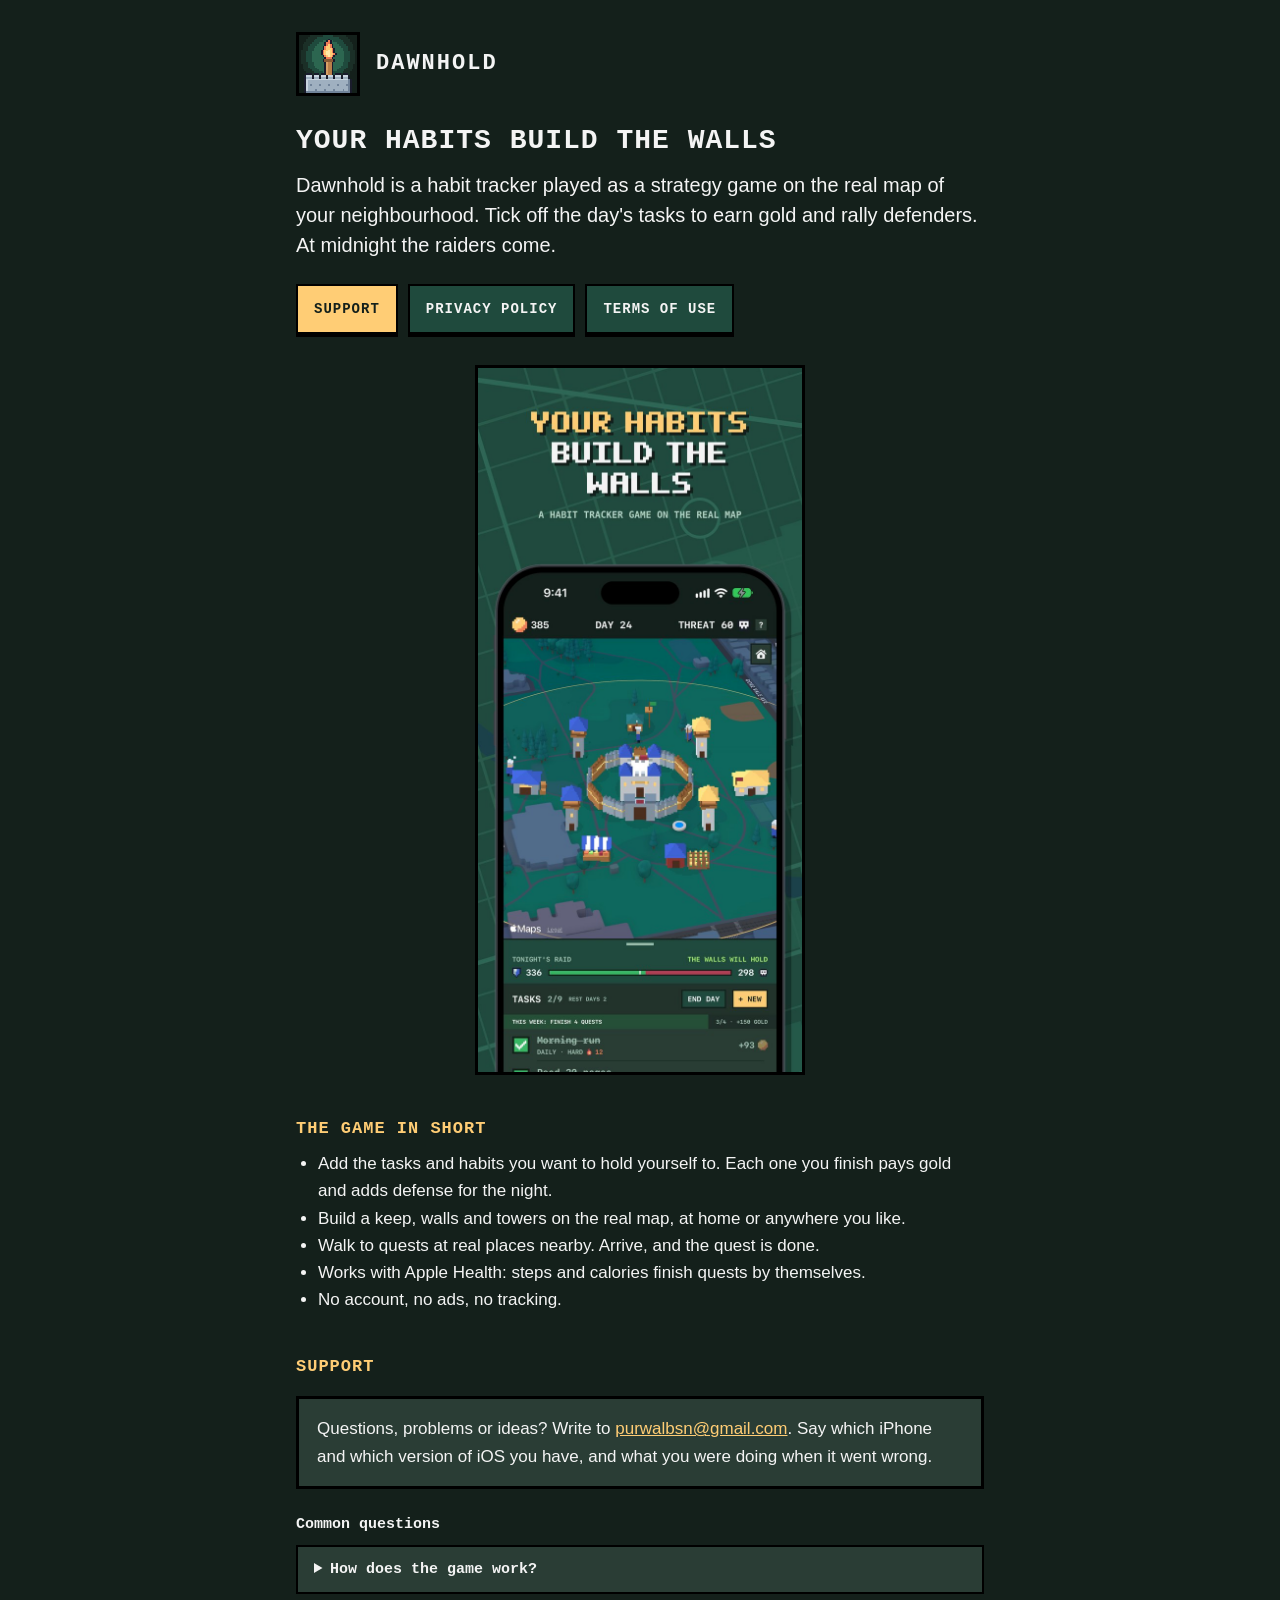
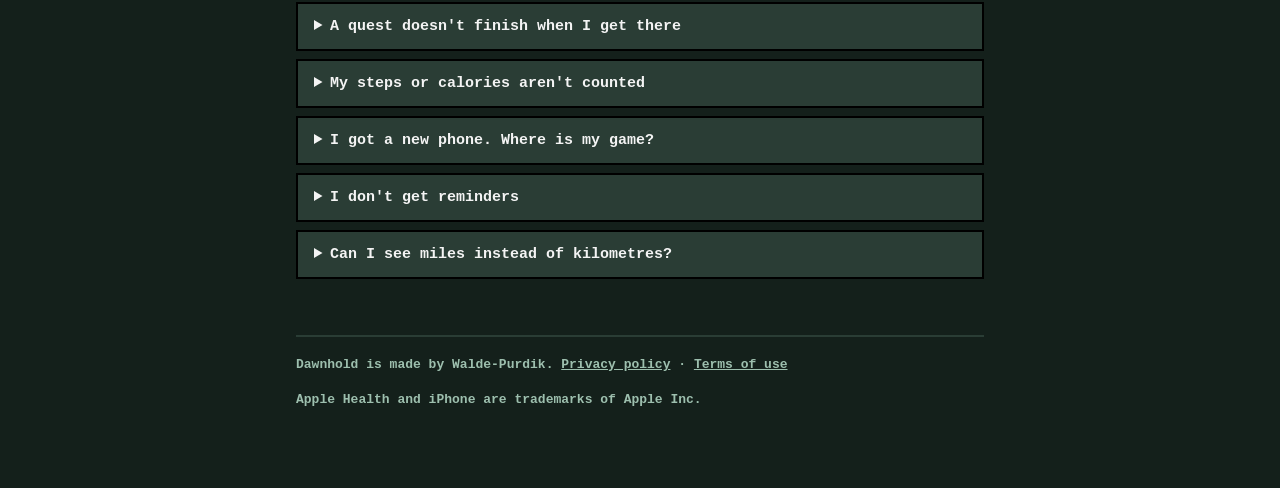
==== index.html @ c62feb51 "Add files via upload" ====
<!doctype html>
<html lang="en">
<head>
<meta charset="utf-8">
<meta name="viewport" content="width=device-width, initial-scale=1">
<title>Dawnhold: habit tracker game</title>
<meta name="description" content="Dawnhold turns your to-do list into a strategy game on the real map. Help, privacy policy and terms of use.">
<link rel="icon" href="icon.png">
<link rel="stylesheet" href="style.css">
</head>
<body>
<main>
  <a class="brand" href="./"><img src="icon.png" alt=""><span>Dawnhold</span></a>

  <h1>Your habits build the walls</h1>
  <p class="lead">Dawnhold is a habit tracker played as a strategy game on the real map of your neighbourhood. Tick off the day's tasks to earn gold and rally defenders. At midnight the raiders come.</p>

  <nav>
    <a class="main" href="#support">Support</a>
    <a href="privacy/">Privacy policy</a>
    <a href="terms/">Terms of use</a>
  </nav>

  <img class="hero" src="hero.jpg" width="660" height="1434" alt="Dawnhold on an iPhone: a keep with walls and towers on a real map, and tonight's raid below it.">

  <h2>The game in short</h2>
  <ul>
    <li>Add the tasks and habits you want to hold yourself to. Each one you finish pays gold and adds defense for the night.</li>
    <li>Build a keep, walls and towers on the real map, at home or anywhere you like.</li>
    <li>Walk to quests at real places nearby. Arrive, and the quest is done.</li>
    <li>Works with Apple Health: steps and calories finish quests by themselves.</li>
    <li>No account, no ads, no tracking.</li>
  </ul>

  <h2 id="support">Support</h2>
  <div class="box">
    <p>Questions, problems or ideas? Write to <a href="mailto:purwalbsn@gmail.com">purwalbsn@gmail.com</a>. Say which iPhone and which version of iOS you have, and what you were doing when it went wrong.</p>
  </div>

  <h3>Common questions</h3>

  <details>
    <summary>How does the game work?</summary>
    <div><p>The full guide is in the app: press the <strong>?</strong> in the top bar. It explains tasks, the night, building, quests, the army and outposts, one topic at a time.</p></div>
  </details>

  <details>
    <summary>A quest doesn't finish when I get there</summary>
    <div>
      <p>A quest is done when you are inside its green ring, which reaches 100 m (330 ft) out from the place. You never have to stand on the spot itself.</p>
      <p>If nothing happens, open the app so it can read where you are, and check that Dawnhold may use your location: Settings, Privacy &amp; Security, Location Services, Dawnhold. With "Always" allowed, quests finish while the phone is in your pocket. With "While Using" they finish when the app is open.</p>
    </div>
  </details>

  <details>
    <summary>My steps or calories aren't counted</summary>
    <div><p>Press CONNECT in the Quests list to let the game read from Apple Health. If you said no earlier, turn it on in the Health app: your picture, Apps, Dawnhold. Stand hours need an Apple Watch. The game only reads these counts. It never writes to Health.</p></div>
  </details>

  <details>
    <summary>I got a new phone. Where is my game?</summary>
    <div><p>The game is kept in your own iCloud. Sign in with the same Apple Account, make sure iCloud is on, and open Dawnhold: it says GAME RESTORED FROM ICLOUD when the copy arrives, which can take a moment. A game already played for a night or more on the new phone is never replaced.</p></div>
  </details>

  <details>
    <summary>I don't get reminders</summary>
    <div><p>Allow notifications for Dawnhold in Settings, Notifications. The game then reminds you in the evening when the walls won't hold and tells you in the morning how the night went.</p></div>
  </details>

  <details>
    <summary>Can I see miles instead of kilometres?</summary>
    <div><p>Distances follow your phone. Change it under Settings, General, Language &amp; Region, Measurement System.</p></div>
  </details>

  <footer>
    <p>Dawnhold is made by Walde-Purdik. <a href="privacy/">Privacy policy</a> · <a href="terms/">Terms of use</a></p>
    <p>Apple Health and iPhone are trademarks of Apple Inc.</p>
  </footer>
</main>
</body>
</html>
---- style.css ----
/* Dawnhold's pages: the game's own greens and gold, square edges like its panels. */
:root {
  --ink: #14201b;
  --night: #1f4a3d;
  --panel: #2a3d35;
  --mist: #9dbfae;
  --paper: #f4f4f4;
  --gold: #ffcd75;
  --mono: ui-monospace, "SF Mono", Menlo, Consolas, monospace;
}

* { box-sizing: border-box; }

body {
  margin: 0;
  background: var(--ink);
  color: var(--paper);
  font: 17px/1.6 -apple-system, BlinkMacSystemFont, "Segoe UI", Roboto, Helvetica, Arial, sans-serif;
}

main {
  max-width: 720px;
  margin: 0 auto;
  padding: 32px 16px 64px;
}

a { color: var(--gold); }

h1, h2, h3, .label, nav a, footer {
  font-family: var(--mono);
  font-weight: 700;
}

h1 { font-size: 28px; line-height: 1.2; margin: 0 0 12px; text-transform: uppercase; letter-spacing: 1px; }
h2 { font-size: 17px; margin: 40px 0 8px; color: var(--gold); text-transform: uppercase; letter-spacing: 1px; }
h3 { font-size: 15px; margin: 24px 0 4px; }
p, ul { margin: 0 0 14px; }
ul { padding-left: 22px; }

.brand {
  display: flex;
  align-items: center;
  gap: 16px;
  margin-bottom: 28px;
  text-decoration: none;
  color: var(--paper);
}
.brand img { width: 64px; height: 64px; border: 3px solid #000; image-rendering: pixelated; }
.brand span { font: 700 22px/1.2 var(--mono); text-transform: uppercase; letter-spacing: 2px; }

.label { color: var(--mist); font-size: 13px; text-transform: uppercase; letter-spacing: 1px; }
.lead { font-size: 20px; line-height: 1.5; }

.hero { display: block; width: 100%; max-width: 330px; height: auto; margin: 28px auto; border: 3px solid #000; }

nav { display: flex; flex-wrap: wrap; gap: 10px; margin: 24px 0 8px; }
nav a {
  background: var(--night);
  color: var(--paper);
  text-decoration: none;
  text-transform: uppercase;
  font-size: 14px;
  letter-spacing: 1px;
  padding: 12px 16px;
  border: 2px solid #000;
  border-bottom-width: 5px;
}
nav a.main { background: var(--gold); color: var(--ink); }
nav a:hover, nav a:focus { filter: brightness(1.12); }

.box { background: var(--panel); border: 3px solid #000; padding: 16px 18px; margin: 16px 0; }
.box p:last-child { margin-bottom: 0; }

details { background: var(--panel); border: 2px solid #000; margin: 8px 0; }
summary { cursor: pointer; padding: 12px 16px; font: 700 15px/1.4 var(--mono); }
details div { padding: 0 16px 6px; }

footer { margin-top: 56px; padding-top: 18px; border-top: 2px solid var(--panel); color: var(--mist); font-size: 13px; }
footer a { color: var(--mist); }
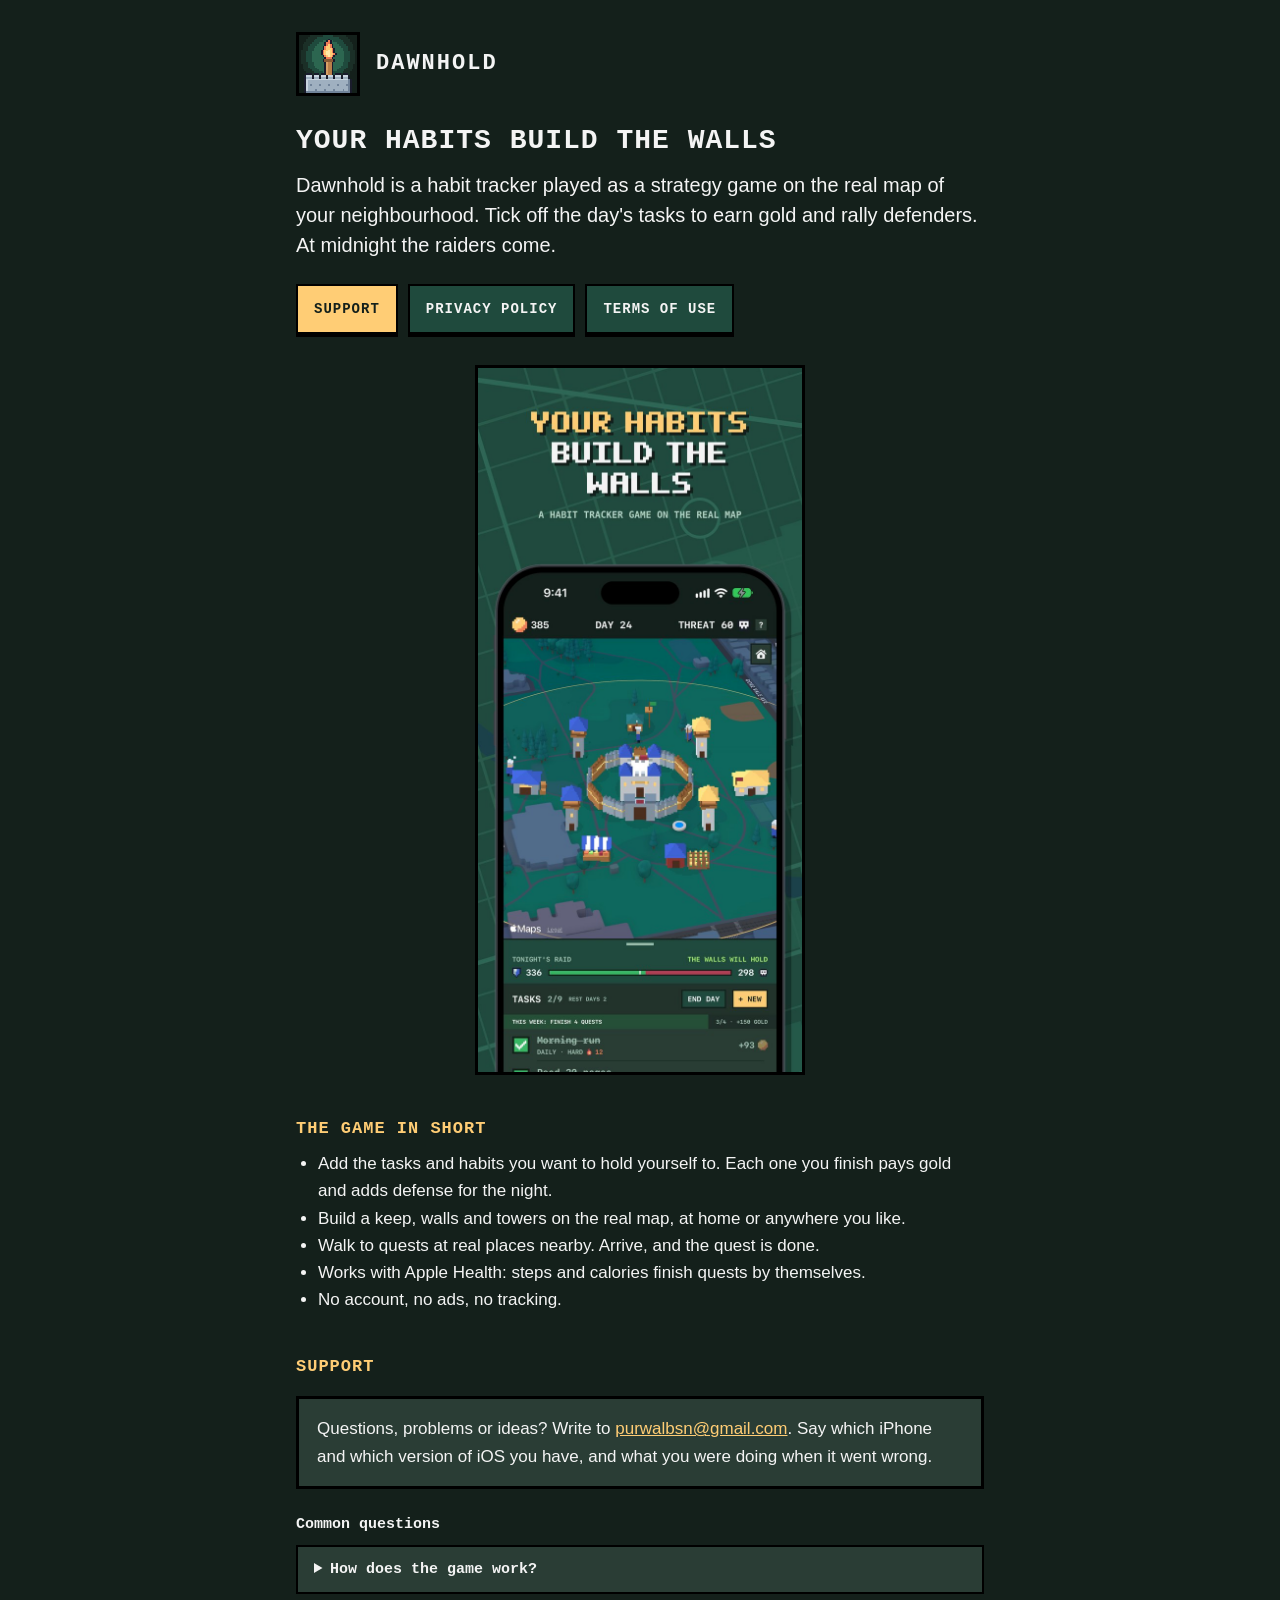
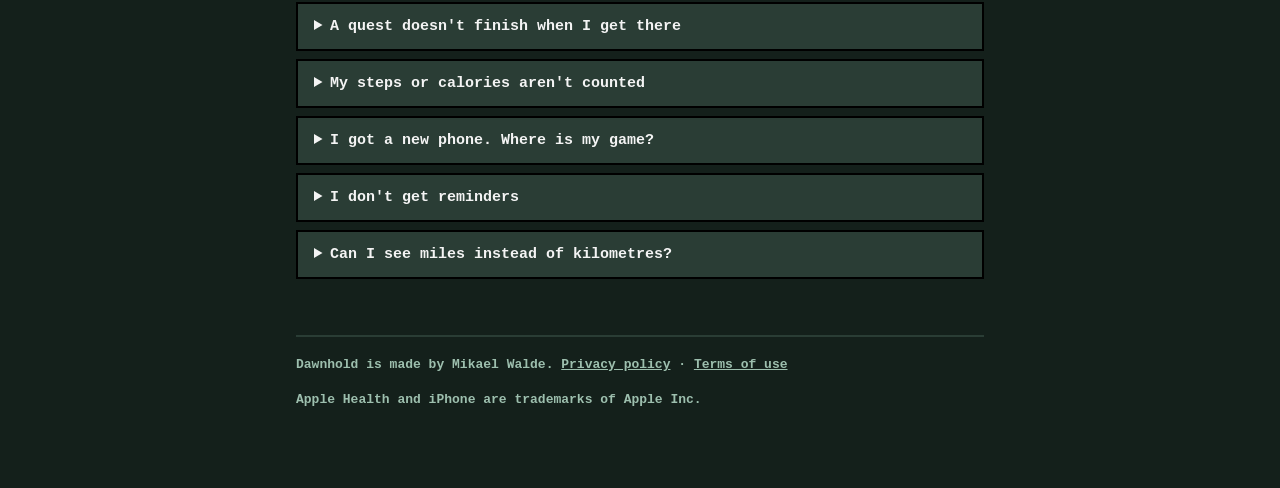
==== commit ca9070bd: "Add files via upload" ====
--- a/index.html
+++ b/index.html
@@ -73,7 +73,7 @@
   </details>
 
   <footer>
-    <p>Dawnhold is made by Walde-Purdik. <a href="privacy/">Privacy policy</a> · <a href="terms/">Terms of use</a></p>
+    <p>Dawnhold is made by Mikael Walde. <a href="privacy/">Privacy policy</a> · <a href="terms/">Terms of use</a></p>
     <p>Apple Health and iPhone are trademarks of Apple Inc.</p>
   </footer>
 </main>
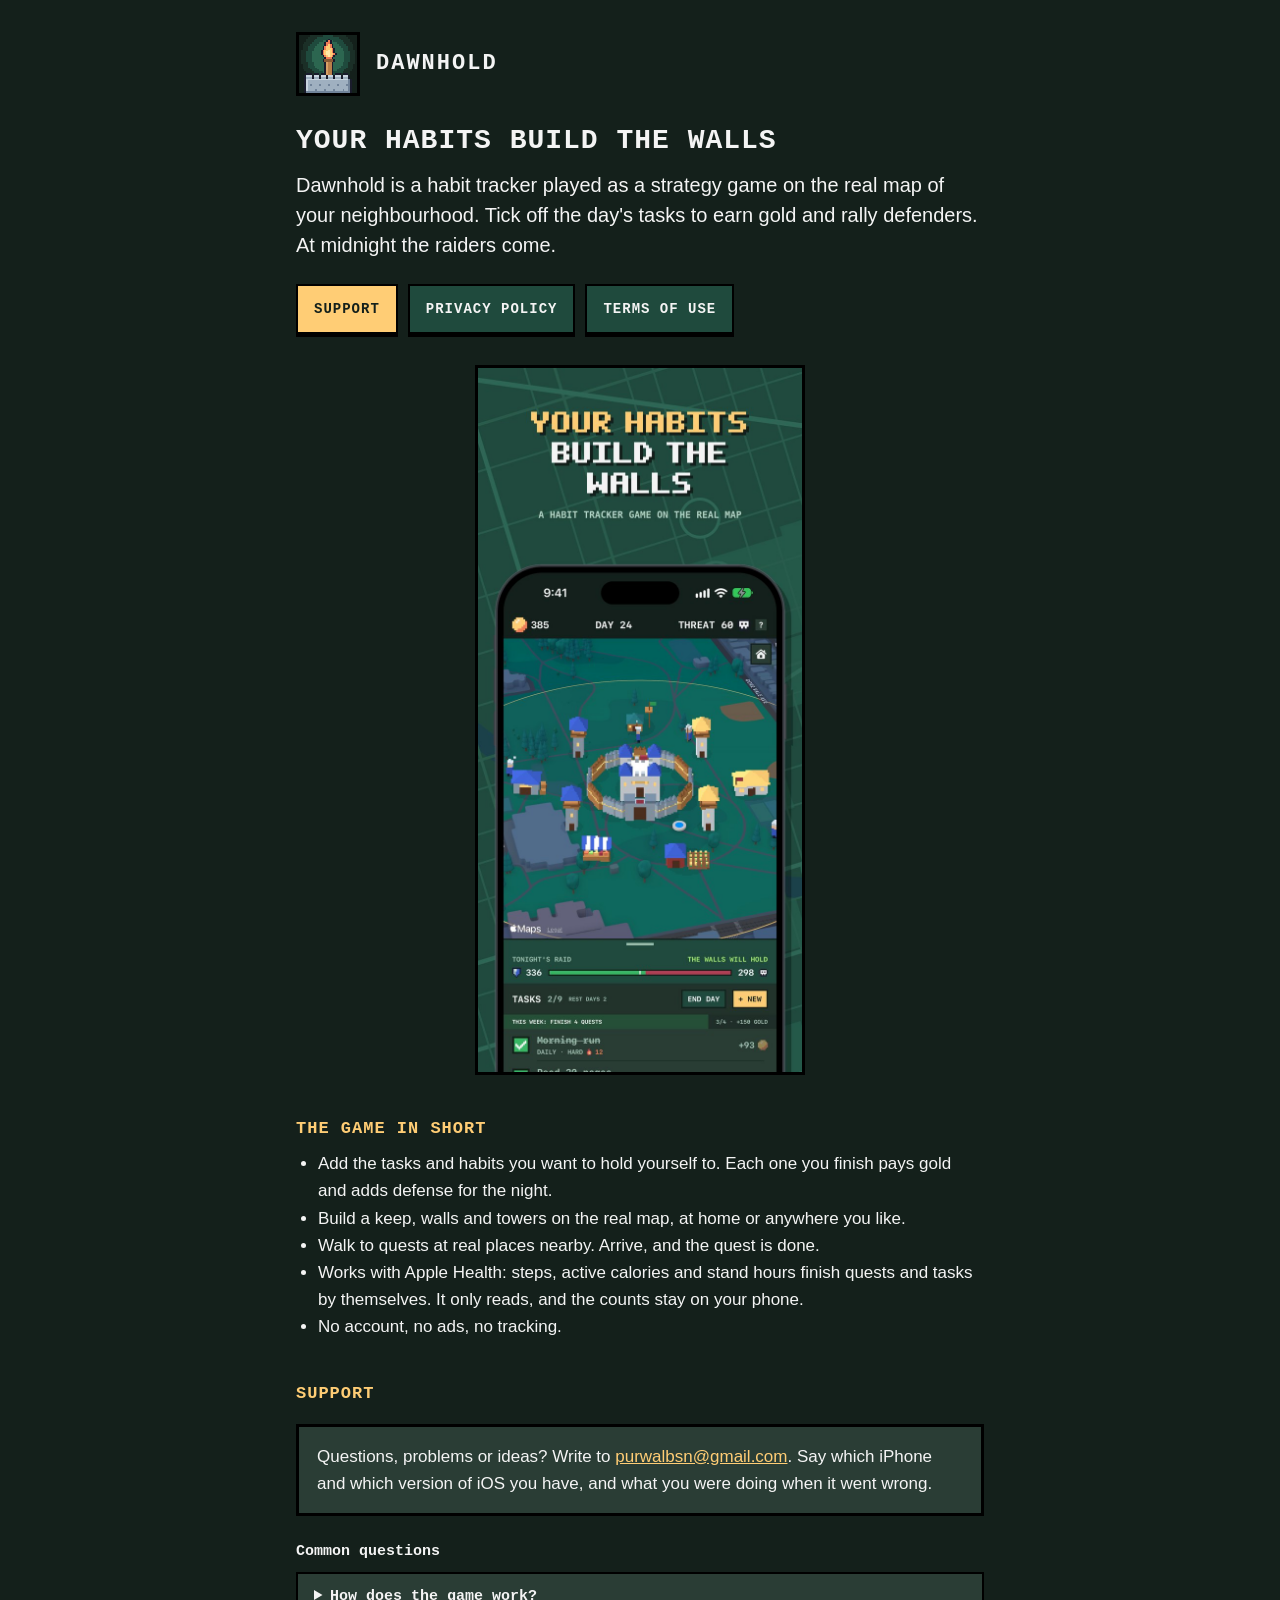
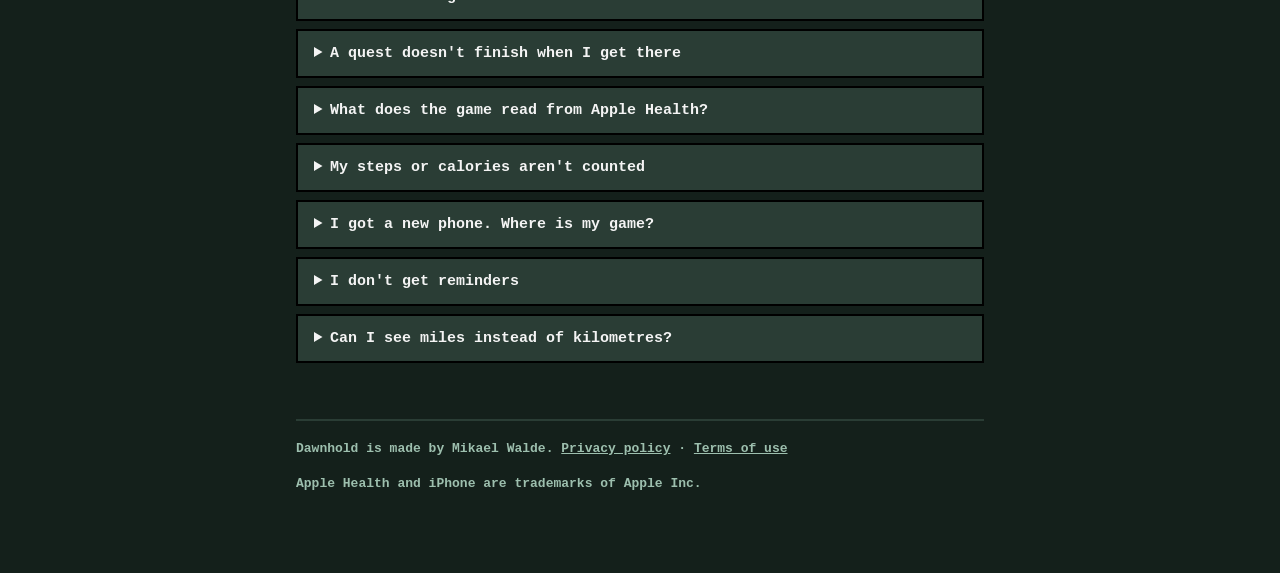
==== commit d7d8d735: "Update the help for the new Apple Health page The app now has an APPLE HEALTH bar above the tasks th" ====
--- a/index.html
+++ b/index.html
@@ -28,7 +28,7 @@
     <li>Add the tasks and habits you want to hold yourself to. Each one you finish pays gold and adds defense for the night.</li>
     <li>Build a keep, walls and towers on the real map, at home or anywhere you like.</li>
     <li>Walk to quests at real places nearby. Arrive, and the quest is done.</li>
-    <li>Works with Apple Health: steps and calories finish quests by themselves.</li>
+    <li>Works with Apple Health: steps, active calories and stand hours finish quests and tasks by themselves. It only reads, and the counts stay on your phone.</li>
     <li>No account, no ads, no tracking.</li>
   </ul>
 
@@ -41,7 +41,7 @@
 
   <details>
     <summary>How does the game work?</summary>
-    <div><p>The full guide is in the app: press the <strong>?</strong> in the top bar. It explains tasks, the night, building, quests, the army and outposts, one topic at a time.</p></div>
+    <div><p>The full guide is in the app: press the <strong>?</strong> in the top bar. It explains tasks, the night, building, quests, the army, outposts and Apple Health, one topic at a time. Support, the privacy policy and the terms of use are linked at the bottom of its list.</p></div>
   </details>
 
   <details>
@@ -53,8 +53,19 @@
   </details>
 
   <details>
+    <summary>What does the game read from Apple Health?</summary>
+    <div>
+      <p>With your permission it reads three things Apple Health counts each day: steps, active energy (calories) and stand hours. They finish the daily step and calorie quests, and the tasks you have given a goal.</p>
+      <p>It never writes to Apple Health. The counts stay on your phone: they are left out of the copy of your game in iCloud, never sent anywhere and never used for ads. The <a href="privacy/">privacy policy</a> has the details.</p>
+    </div>
+  </details>
+
+  <details>
     <summary>My steps or calories aren't counted</summary>
-    <div><p>Press CONNECT in the Quests list to let the game read from Apple Health. If you said no earlier, turn it on in the Health app: your picture, Apps, Dawnhold. Stand hours need an Apple Watch. The game only reads these counts. It never writes to Health.</p></div>
+    <div>
+      <p>Press <strong>APPLE HEALTH</strong> above your tasks, or <strong>CONNECT</strong> in the Quests list. A page says what the game reads and what for. Press <strong>CONNECT APPLE HEALTH</strong> there and choose what to share. The <strong>?</strong> beside CONNECT opens the guide at its Apple Health page.</p>
+      <p>If you said no earlier, turn it on in Settings, Privacy &amp; Security, Health, Dawnhold, or in the Health app: your picture, Apps, Dawnhold. Stand hours need an Apple Watch.</p>
+    </div>
   </details>
 
   <details>
